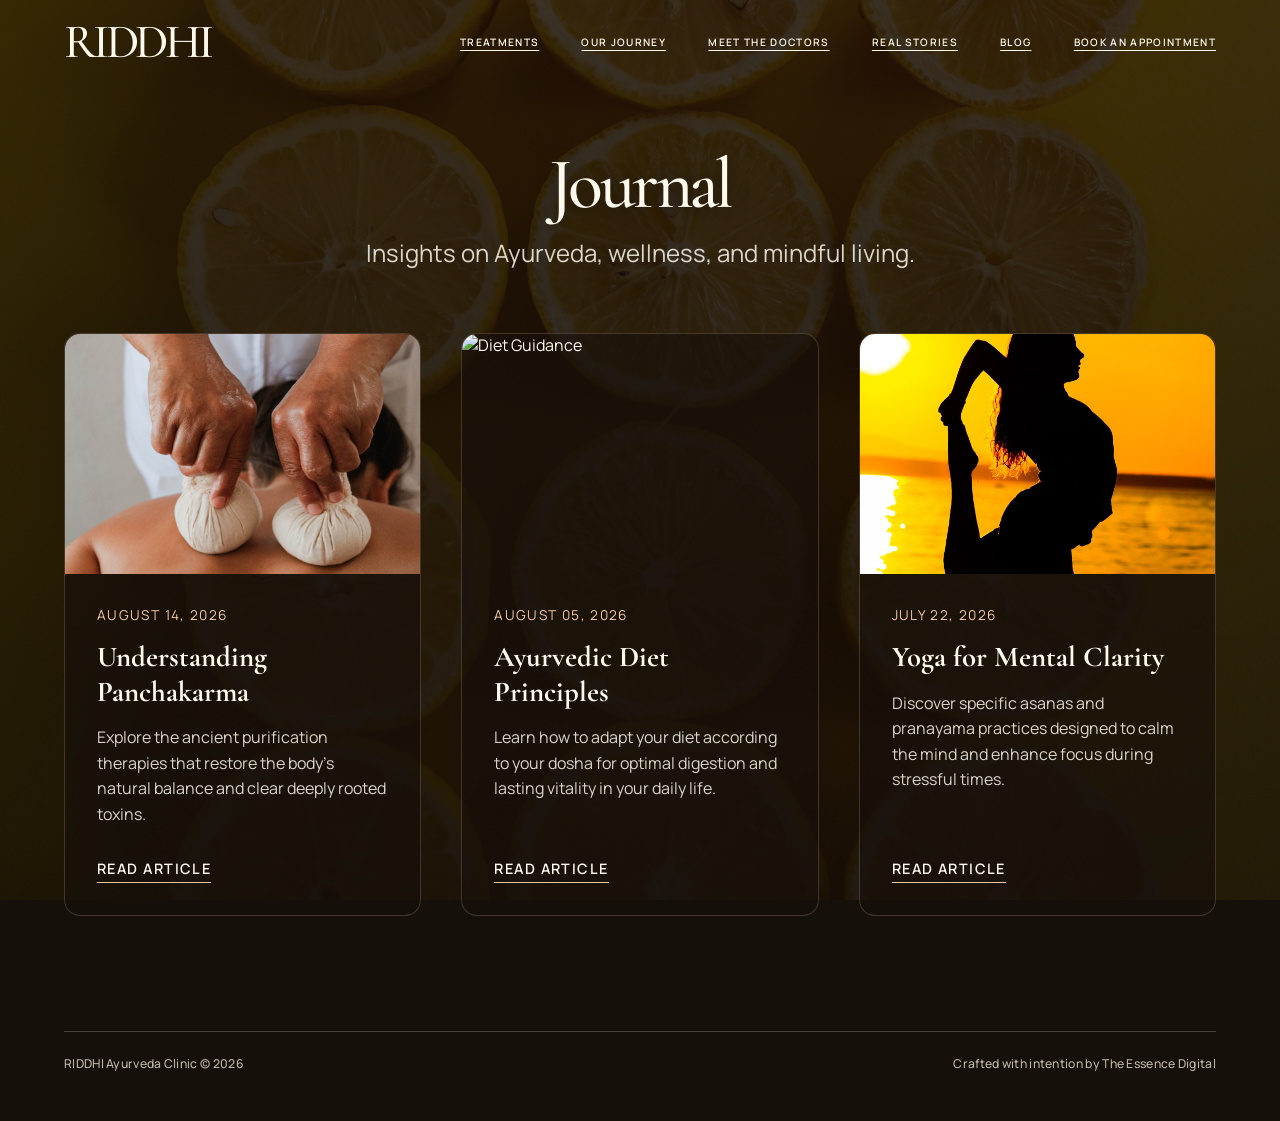
==== blogs.html @ 5204e6f7 "added blogs page" ====
<!doctype html>
<html lang="en">
  <head>
    <meta charset="UTF-8" />
    <meta name="viewport" content="width=device-width, initial-scale=1" />
    <meta name="theme-color" content="#18100d" />
    <meta name="description" content="Riddhi Ayurveda Clinic — Blogs." />
    <link rel="preconnect" href="https://fonts.googleapis.com" />
    <link rel="preconnect" href="https://fonts.gstatic.com" crossorigin />
    <link href="https://fonts.googleapis.com/css2?family=Cormorant+Garamond:ital,wght@0,500;0,600;0,700;1,600;1,700&amp;family=Manrope:wght@400;500;600&amp;display=swap" rel="stylesheet" />
    <link rel="stylesheet" href="styles.css" />
    <title>Blogs - Riddhi Ayurveda Clinic</title>
    <style>
      .blog-page-bg {
        position: fixed;
        inset: 0;
        z-index: -1;
        width: 100vw;
        height: 100vh;
        background: linear-gradient(180deg, rgba(12, 8, 5, 0.8) 0%, rgba(12, 8, 5, 0.9) 100%), url('./assets/images/treatments-background.jpg') center/cover no-repeat;
      }
      .blog-container {
        padding: calc(var(--header-height) + 4rem) var(--page-padding) 0;
        min-height: 100vh;
        display: flex;
        flex-direction: column;
        align-items: center;
      }
      .blog-header {
        text-align: center;
        margin-bottom: 4rem;
      }
      .blog-title {
        font-family: var(--serif);
        font-size: clamp(3rem, 8vw, 4.5rem);
        color: var(--ivory);
        margin: 0 0 1rem;
        line-height: 1;
      }
      .blog-subtitle {
        color: var(--ivory-muted);
        font-size: clamp(1.2rem, 3vw, 1.5rem);
        margin: 0;
      }
      .blog-grid {
        display: grid;
        grid-template-columns: repeat(auto-fill, minmax(300px, 1fr));
        gap: 2.5rem;
        width: 100%;
        max-width: 1200px;
        flex-grow: 1;
      }
      .blog-card {
        background: rgba(22, 16, 11, 0.6);
        border: 1px solid rgba(243, 201, 168, 0.2);
        border-radius: 1rem;
        overflow: hidden;
        transition: transform 0.3s ease, border-color 0.3s ease;
        display: flex;
        flex-direction: column;
      }
      .blog-card:hover {
        transform: translateY(-5px);
        border-color: var(--gold-accent);
      }
      .blog-image {
        width: 100%;
        height: 240px;
        object-fit: cover;
      }
      .blog-content {
        padding: 2rem;
        flex: 1;
        display: flex;
        flex-direction: column;
      }
      .blog-date {
        color: var(--gold-accent);
        font-size: 0.85rem;
        text-transform: uppercase;
        letter-spacing: 0.1em;
        margin-bottom: 1rem;
      }
      .blog-post-title {
        font-family: var(--serif);
        font-size: 1.8rem;
        color: var(--ivory);
        margin: 0 0 1rem;
        line-height: 1.2;
      }
      .blog-excerpt {
        color: var(--ivory-muted);
        font-size: 1rem;
        line-height: 1.6;
        margin: 0 0 2rem;
        flex: 1;
      }
      .blog-read-more {
        color: var(--ivory);
        background: none;
        border: none;
        text-decoration: none;
        font-size: 0.9rem;
        font-weight: 600;
        letter-spacing: 0.1em;
        text-transform: uppercase;
        border-bottom: 1px solid var(--gold-accent);
        padding: 0 0 0.2rem 0;
        align-self: flex-start;
        transition: color 0.3s ease;
        cursor: pointer;
        font-family: var(--sans);
      }
      .blog-read-more:hover {
        color: var(--gold-accent);
      }

      /* Modal Styles */
      .blog-modal {
        position: fixed;
        inset: 0;
        z-index: 2000;
        display: flex;
        align-items: center;
        justify-content: center;
        padding: var(--page-padding);
        background: rgba(12, 8, 5, 0.9);
        backdrop-filter: blur(8px);
        opacity: 0;
        visibility: hidden;
        transition: opacity 0.3s ease, visibility 0.3s ease;
      }
      .blog-modal.is-open {
        opacity: 1;
        visibility: visible;
      }
      .blog-modal-content {
        background: var(--ink);
        border: 1px solid rgba(243, 201, 168, 0.2);
        border-radius: 1rem;
        width: 100%;
        max-width: 800px;
        max-height: 90vh;
        overflow-y: auto;
        position: relative;
        transform: translateY(20px);
        transition: transform 0.4s cubic-bezier(0.2, 0.8, 0.2, 1);
        display: flex;
        flex-direction: column;
        scrollbar-width: none; /* Firefox */
        -ms-overflow-style: none; /* IE and Edge */
      }
      .blog-modal-content::-webkit-scrollbar {
        display: none; /* Chrome, Safari and Opera */
      }
      .blog-modal.is-open .blog-modal-content {
        transform: translateY(0);
      }
      .modal-close {
        position: absolute;
        top: 1.5rem;
        right: 1.5rem;
        background: rgba(22, 16, 11, 0.6);
        border: 1px solid rgba(243, 201, 168, 0.3);
        border-radius: 50%;
        width: 2.5rem;
        height: 2.5rem;
        color: var(--ivory);
        font-size: 1.5rem;
        display: flex;
        align-items: center;
        justify-content: center;
        cursor: pointer;
        z-index: 10;
        transition: background-color 0.2s, color 0.2s;
      }
      .modal-close:hover {
        background: var(--gold-accent);
        color: var(--ink);
      }
      .modal-hero-img {
        width: 100%;
        height: 300px;
        object-fit: cover;
      }
      .modal-body-container {
        padding: 3rem;
      }
      .modal-date {
        color: var(--gold-accent);
        font-size: 0.85rem;
        text-transform: uppercase;
        letter-spacing: 0.1em;
        margin-bottom: 1rem;
        display: block;
      }
      .modal-title {
        font-family: var(--serif);
        font-size: clamp(2rem, 5vw, 3rem);
        color: var(--ivory);
        margin: 0 0 2rem;
        line-height: 1.1;
      }
      .modal-text {
        color: var(--ivory-muted);
        font-size: 1.05rem;
        line-height: 1.8;
      }
      .modal-text p {
        margin-bottom: 1.5rem;
      }
      @media (max-width: 48rem) {
        .modal-body-container {
          padding: 2rem 1.5rem;
        }
        .modal-hero-img {
          height: 200px;
        }
      }
    </style>
  </head>
  <body>
    <div class="blog-page-bg"></div>

    <header class="site-header">
      <div class="brand-lockup">
        <a class="brand-wordmark" href="index.html" aria-label="RIDDHI home">RIDDHI</a>
      </div>

      <nav class="desktop-nav" aria-label="Primary navigation">
        <a href="index.html#treatments">Treatments</a>
        <a href="index.html#journey">Our Journey</a>
        <a href="index.html#doctors">Meet the Doctors</a>
        <a href="index.html#stories">Real Stories</a>
        <a href="blogs.html">Blog</a>
        <a href="https://wa.me/918793219610" target="_blank" rel="noopener noreferrer">Book an Appointment</a>
      </nav>

      <button class="menu-button" type="button" aria-controls="mobile-menu" aria-expanded="false" aria-label="Open navigation menu">
        <span class="sr-only">Open menu</span>
        <span aria-hidden="true"></span>
        <span aria-hidden="true"></span>
      </button>
    </header>

    <main class="blog-container">
      <div class="blog-header">
        <h1 class="blog-title">Journal</h1>
        <p class="blog-subtitle">Insights on Ayurveda, wellness, and mindful living.</p>
      </div>

      <div class="blog-grid">
        <!-- Article 1 -->
        <article class="blog-card">
          <img src="./assets/images/panchakarma.png" alt="Panchakarma" class="blog-image" loading="lazy" />
          <div class="blog-content">
            <div class="blog-date">August 14, 2026</div>
            <h2 class="blog-post-title">Understanding Panchakarma</h2>
            <p class="blog-excerpt">Explore the ancient purification therapies that restore the body's natural balance and clear deeply rooted toxins.</p>
            
            <div class="blog-full-text" hidden>
              <p>Panchakarma is the ultimate mind-body healing experience for detoxifying the body, strengthening the immune system, and restoring balance and well-being. It is one the most effective healing modalities in Ayurvedic Medicine.</p>
              <p>The process is intensive and deeply restorative. It involves five major actions (Pancha = five, Karma = action) that help clear out toxins (Ama) that have accumulated in the body due to poor diet, stress, and environmental factors.</p>
              <p>Whether you're looking to address a chronic health issue or simply want to hit the reset button on your overall wellness, Panchakarma provides a profound foundation for lasting health.</p>
            </div>
            
            <button class="blog-read-more" type="button">Read Article</button>
          </div>
        </article>

        <!-- Article 2 -->
        <article class="blog-card">
          <img src="./assets/images/diet-guidance.png" alt="Diet Guidance" class="blog-image" loading="lazy" />
          <div class="blog-content">
            <div class="blog-date">August 05, 2026</div>
            <h2 class="blog-post-title">Ayurvedic Diet Principles</h2>
            <p class="blog-excerpt">Learn how to adapt your diet according to your dosha for optimal digestion and lasting vitality in your daily life.</p>
            
            <div class="blog-full-text" hidden>
              <p>In Ayurveda, food is considered medicine. The principles of an Ayurvedic diet are based on the concept that we are all unique, and what works for one person may not work for another. This is determined by your unique constitution, or Dosha (Vata, Pitta, Kapha).</p>
              <p>Eating according to your Dosha helps maintain a strong digestive fire (Agni). When Agni is strong, we extract maximum nourishment from our food and eliminate waste efficiently.</p>
              <p>Some universal Ayurvedic eating habits include: eating in a calm environment, favoring warm and cooked foods over raw foods, including all six tastes in your main meal, and allowing enough time between meals for complete digestion.</p>
            </div>

            <button class="blog-read-more" type="button">Read Article</button>
          </div>
        </article>
        
        <!-- Article 3 -->
        <article class="blog-card">
          <img src="./assets/images/yoga-care.png" alt="Yoga Care" class="blog-image" loading="lazy" />
          <div class="blog-content">
            <div class="blog-date">July 22, 2026</div>
            <h2 class="blog-post-title">Yoga for Mental Clarity</h2>
            <p class="blog-excerpt">Discover specific asanas and pranayama practices designed to calm the mind and enhance focus during stressful times.</p>
            
            <div class="blog-full-text" hidden>
              <p>The fast-paced modern lifestyle often leads to mental fatigue, brain fog, and chronic stress. Yoga offers a powerful toolkit for settling the mind and restoring clarity.</p>
              <p>Forward folds and grounding postures help calm the nervous system and draw energy inward. When combined with mindful breathing, these physical shapes signal to the brain that it's safe to relax.</p>
              <p>Pranayama (breath control) practices like Nadi Shodhana (Alternate Nostril Breathing) balance the left and right hemispheres of the brain, instantly promoting a state of calm alertness. Just ten minutes of dedicated practice can shift your entire day's trajectory.</p>
              <!-- <p>In Ayurveda, food is considered medicine. The principles of an Ayurvedic diet are based on the concept that we are all unique, and what works for one person may not work for another. This is determined by your unique constitution, or Dosha (Vata, Pitta, Kapha).</p>
              <p>Eating according to your Dosha helps maintain a strong digestive fire (Agni). When Agni is strong, we extract maximum nourishment from our food and eliminate waste efficiently.</p>
              <p>Some universal Ayurvedic eating habits include: eating in a calm environment, favoring warm and cooked foods over raw foods, including all six tastes in your main meal, and allowing enough time between meals for complete digestion.</p> -->
            </div>

            <button class="blog-read-more" type="button">Read Article</button>
          </div>
        </article>
      </div>

      <footer class="site-footer">
        <p>RIDDHI Ayurveda Clinic &copy; 2026</p>
        <p>Crafted with intention by The Essence Digital</p>
      </footer>
    </main>

    <!-- Modal Template -->
    <div id="blog-modal" class="blog-modal" aria-modal="true" role="dialog">
      <div class="blog-modal-content">
        <button class="modal-close" aria-label="Close modal">&times;</button>
        <img id="modal-img" src="" alt="Article feature" class="modal-hero-img" />
        <div class="modal-body-container">
          <span id="modal-date" class="modal-date"></span>
          <h2 id="modal-title" class="modal-title"></h2>
          <div id="modal-text" class="modal-text"></div>
        </div>
      </div>
    </div>

    <nav id="mobile-menu" class="mobile-menu" aria-label="Mobile navigation" hidden>
      <div class="mobile-menu__top">
        <span class="brand-wordmark brand-wordmark--menu" aria-label="RIDDHI">RIDDHI</span>
        <button class="menu-close" type="button" aria-label="Close navigation menu">
          <span aria-hidden="true"></span>
          <span aria-hidden="true"></span>
        </button>
      </div>
      <div class="mobile-menu__links">
        <a href="index.html#treatments">Treatments</a>
        <a href="index.html#journey">Our Journey</a>
        <a href="index.html#doctors">Meet the Doctors</a>
        <a href="index.html#stories">Real Stories</a>
        <a href="blogs.html">Blog</a>
        <a class="mobile-menu__primary" href="https://wa.me/918793219610" target="_blank" rel="noopener noreferrer">Book an Appointment</a>
      </div>
    </nav>
    
    <script>
      // Blog Modal Logic
      const modal = document.getElementById('blog-modal');
      const closeBtn = document.querySelector('.modal-close');
      const readMoreBtns = document.querySelectorAll('.blog-read-more');

      readMoreBtns.forEach(btn => {
        btn.addEventListener('click', () => {
          const card = btn.closest('.blog-card');
          const title = card.querySelector('.blog-post-title').textContent;
          const date = card.querySelector('.blog-date').textContent;
          const fullTextHTML = card.querySelector('.blog-full-text').innerHTML;
          const imgSrc = card.querySelector('.blog-image').src;
          const imgAlt = card.querySelector('.blog-image').alt;

          // Populate modal
          document.getElementById('modal-title').textContent = title;
          document.getElementById('modal-date').textContent = date;
          document.getElementById('modal-text').innerHTML = fullTextHTML;
          document.getElementById('modal-img').src = imgSrc;
          document.getElementById('modal-img').alt = imgAlt;

          // Show modal
          modal.classList.add('is-open');
          document.body.style.overflow = 'hidden';
        });
      });

      const closeModal = () => {
        modal.classList.remove('is-open');
        document.body.style.overflow = '';
      };

      closeBtn.addEventListener('click', closeModal);

      modal.addEventListener('click', (e) => {
        if (e.target === modal) {
          closeModal();
        }
      });

      document.addEventListener('keydown', (e) => {
        if (e.key === 'Escape' && modal.classList.contains('is-open')) {
          closeModal();
        }
      });
    </script>
    <script src="script.js" defer></script>
  </body>
</html>
---- styles.css ----
:root {
  --ivory: #fff9ee;
  --ivory-muted: rgba(255, 249, 238, 0.84);
  --gold-accent: #f3c9a8;
  --gold-glow: #e6b382;
  --ink: #16100b;
  --sans: "Manrope", "Helvetica Neue", Helvetica, Arial, sans-serif;
  --serif: "Cormorant Garamond", "Iowan Old Style", "Baskerville", "Times New Roman", serif;
  --page-padding: clamp(1.5rem, 5vw, 5.5rem);
  --header-height: 5.25rem;
}

* { box-sizing: border-box; }

html { background: var(--ink); scroll-behavior: smooth; }

body {
  margin: 0;
  min-width: 20rem;
  background: transparent;
  color: var(--ivory);
  font-family: var(--sans);
  overscroll-behavior-y: none;
}

a { color: inherit; }

section[id] {
  scroll-margin-top: 0;
  scroll-snap-align: start;
}

.sr-only {
  position: absolute;
  width: 1px;
  height: 1px;
  padding: 0;
  margin: -1px;
  overflow: hidden;
  clip: rect(0, 0, 0, 0);
  white-space: nowrap;
  border: 0;
}

/* Fixed Cinematic Background System */
.fixed-bg-container {
  position: fixed;
  inset: 0;
  z-index: -1;
  width: 100vw;
  height: 100vh;
  height: 100svh;
  height: 100dvh;
  height: 100lvh;
  overflow: hidden;
  pointer-events: none;
  background-color: var(--ink);
}

.fixed-bg-slide {
  position: absolute;
  inset: 0;
  width: 100%;
  height: 100%;
  opacity: 0;
  visibility: hidden;
  will-change: opacity;
  transition: opacity 800ms cubic-bezier(0.4, 0, 0.2, 1), visibility 0s linear 800ms;
}

.fixed-bg-slide.is-active {
  opacity: 1;
  visibility: visible;
  transition: opacity 800ms cubic-bezier(0.4, 0, 0.2, 1), visibility 0s linear 0s;
}

.fixed-bg-slide::after {
  position: absolute;
  inset: 0;
  z-index: 1;
  pointer-events: none;
  content: "";
  background: linear-gradient(
    180deg,
    rgba(12, 8, 5, 0.58) 0%,
    rgba(12, 8, 5, 0.46) 50%,
    rgba(12, 8, 5, 0.65) 100%
  );
}

.fixed-bg-slide .bg-img {
  position: absolute;
  top: -5%;
  left: 0;
  width: 100%;
  height: 110%;
  object-fit: cover;
  object-position: center;
  will-change: transform;
  transform: translate3d(0, 0, 0);
}

.fixed-bg-slide .hero-bg {
  object-position: 52% center;
  filter: brightness(1.05) contrast(1.06) saturate(0.9) sepia(0.055) hue-rotate(-2deg);
}

.fixed-bg-slide .philosophy-bg {
  object-position: 44% 40%;
  filter: brightness(1.01) contrast(0.94) saturate(0.56) sepia(0.035) hue-rotate(-2deg);
}

.fixed-bg-slide .treatments-bg {
  object-position: center 65%;
  filter: brightness(0.98) contrast(1.02);
}

.fixed-bg-slide .journey-bg {
  object-position: center 47%;
  filter: brightness(0.86) contrast(1.03) saturate(0.86) sepia(0.075);
}

.fixed-bg-slide .contact-bg {
  object-position: center 48%;
  filter: blur(8px) brightness(0.52) contrast(1.1) saturate(0.85);
  transform: scale(1.05);
}



.hero {
  isolation: isolate;
  position: relative;
  display: flex;
  min-height: 100vh;
  min-height: 100svh;
  min-height: 100dvh;
  min-height: 100lvh;
  overflow: hidden;
  background: transparent;
}



.hero::after {
  display: none;
}

.site-header {
  position: absolute;
  z-index: 2;
  top: 0;
  left: 0;
  display: flex;
  align-items: center;
  justify-content: space-between;
  width: 100%;
  min-height: var(--header-height);
  padding: 0 var(--page-padding);
}

.brand-lockup {
  display: flex;
  align-items: center;
  gap: clamp(0.75rem, 2.2vw, 1.5rem);
  min-width: 0;
}

.brand-wordmark {
  display: block;
  color: var(--ivory);
  font-family: var(--serif);
  font-size: clamp(2rem, 8.2vw, 2.65rem);
  font-weight: 500;
  letter-spacing: -0.075em;
  line-height: 0.86;
  text-decoration: none;
  text-rendering: optimizeLegibility;
}

.brand-wordmark--menu { font-size: clamp(2rem, 8vw, 2.5rem); }

.desktop-nav { display: none; }

.menu-button {
  display: grid;
  place-content: center;
  gap: 0.43rem;
  width: 2.75rem;
  height: 2.75rem;
  padding: 0;
  color: var(--ivory);
  border: 0;
  background: transparent;
  cursor: pointer;
}

.menu-button span:not(.sr-only) {
  display: block;
  width: 1.75rem;
  height: 1.5px;
  background: currentColor;
  transition: transform 180ms ease;
}

.menu-button[aria-expanded="true"] span:nth-child(2) { transform: translateY(0.23rem) rotate(45deg); }
.menu-button[aria-expanded="true"] span:nth-child(3) { transform: translateY(-0.23rem) rotate(-45deg); }

.mobile-menu {
  position: fixed;
  z-index: 1000;
  inset: 0;
  display: flex;
  width: 100%;
  flex-direction: column;
  min-height: 100vh;
  min-height: 100svh;
  min-height: 100dvh;
  min-height: 100lvh;
  padding: max(0.75rem, env(safe-area-inset-top)) var(--page-padding) max(2.1rem, env(safe-area-inset-bottom));
  color: var(--ivory);
  background: #0e180f;
  opacity: 0;
  transform: translateX(100%);
  visibility: hidden;
  transition: transform 480ms cubic-bezier(.22, .8, .22, 1), opacity 420ms ease, visibility 0s linear 480ms;
}

.mobile-menu[hidden] { display: none; }

.mobile-menu.is-open {
  opacity: 1;
  transform: translateX(0);
  visibility: visible;
  transition: transform 480ms cubic-bezier(.22, .8, .22, 1), opacity 420ms ease;
}

.mobile-menu__top {
  display: flex;
  align-items: center;
  justify-content: space-between;
  min-height: var(--header-height);
}

.mobile-menu__links {
  display: grid;
  gap: clamp(1.45rem, 4vh, 2.4rem);
  align-content: center;
  flex: 1;
  padding: 2.5rem 0 5rem;
}

.mobile-menu__links a {
  display: inline-flex;
  align-items: center;
  width: fit-content;
  min-height: 2.75rem;
  padding: 0.45rem 0;
  font-size: clamp(1.4rem, 7vw, 1.9rem);
  font-weight: 400;
  letter-spacing: -0.035em;
  line-height: 1.1;
  text-decoration: none;
  text-transform: uppercase;
}

.mobile-menu__primary {
  display: inline-flex;
  align-items: center;
  gap: 0.8rem;
  margin-top: 0.75rem;
  padding-bottom: 0.6rem !important;
  border-bottom: 1px solid currentColor;
  font-family: var(--serif);
  font-size: clamp(1.55rem, 7.7vw, 2.05rem) !important;
  font-style: italic;
  text-transform: none !important;
}

.menu-close {
  position: relative;
  width: 2.75rem;
  height: 2.75rem;
  padding: 0;
  color: var(--ivory);
  border: 0;
  background: transparent;
  cursor: pointer;
}

.menu-close span {
  position: absolute;
  top: 50%;
  left: 50%;
  width: 1.7rem;
  height: 1px;
  background: currentColor;
}

.menu-close span:first-child { transform: translate(-50%, -50%) rotate(45deg); }
.menu-close span:last-child { transform: translate(-50%, -50%) rotate(-45deg); }

body.menu-is-open {
  overflow: hidden;
  overscroll-behavior: none;
}

html:has(body.menu-is-open) {
  overflow: hidden;
  overscroll-behavior: none;
}

.mobile-menu a,
.desktop-nav a,
.text-action {
  text-underline-offset: 0.35em;
}

.hero__content {
  position: relative;
  z-index: 2;
  align-self: flex-end;
  width: min(100%, 58rem);
  padding: 0 var(--page-padding) max(18vh, env(safe-area-inset-bottom));
}

.eyebrow {
  margin: 0 0 1rem;
  color: var(--gold-accent);
  font-size: 1rem;
  font-weight: 600;
  letter-spacing: 0.18em;
  line-height: 1.25;
  text-transform: uppercase;
  text-shadow: 0 2px 8px rgba(0, 0, 0, 0.4);
}

h1 {
  margin: 0;
  color: var(--ivory);
  font-family: var(--serif);
  font-size: clamp(5rem, 18.2vw, 7.7rem);
  font-weight: 500;
  letter-spacing: -0.05em;
  line-height: 0.94;
  text-shadow: 0 4px 20px rgba(0, 0, 0, 0.4);
}

.hero__statement {
  margin: 1.75rem 0 0;
  color: var(--ivory-muted);
  font-size: clamp(1.54rem, 5.88vw, 1.89rem);
  font-weight: 400;
  letter-spacing: -0.015em;
  line-height: 1.48;
  text-shadow: 0 2px 10px rgba(0, 0, 0, 0.35);
}

.hero__actions {
  display: flex;
  flex-wrap: wrap;
  align-items: center;
  gap: 1.2rem 1.45rem;
  margin-top: 2.25rem;
}

.primary-action {
  display: inline-flex;
  align-items: center;
  justify-content: center;
  gap: 0.9rem;
  min-width: 13rem;
  min-height: 3.5rem;
  padding: 0.9rem 1.75rem;
  color: var(--ivory);
  border: 1px solid rgba(243, 201, 168, 0.45);
  border-radius: 9999px;
  background: rgba(22, 16, 11, 0.45);
  backdrop-filter: blur(12px);
  -webkit-backdrop-filter: blur(12px);
  font-size: 0.7rem;
  font-weight: 600;
  letter-spacing: 0.16em;
  text-align: center;
  text-decoration: none;
  text-transform: uppercase;
  box-shadow: 0 4px 18px rgba(0, 0, 0, 0.25);
  transition: transform 250ms ease, background-color 250ms ease, border-color 250ms ease, color 250ms ease, box-shadow 250ms ease;
}

.primary-action:hover,
.primary-action:focus-visible {
  transform: translateY(-2px);
  color: var(--ink);
  border-color: var(--gold-accent);
  background: var(--gold-accent);
  box-shadow: 0 8px 24px rgba(243, 201, 168, 0.3);
}

.primary-action span { font-size: 1rem; line-height: 0; }
.text-action { font-size: 0.68rem; font-weight: 600; letter-spacing: 0.14em; text-transform: uppercase; }

.section-back-top {
  display: inline-flex;
  align-items: center;
  gap: 0.5rem;
  min-height: 2.75rem;
  padding: 0.5rem 1.1rem;
  border: 1px solid rgba(255, 248, 233, 0.2);
  border-radius: 9999px;
  background: rgba(22, 16, 11, 0.35);
  backdrop-filter: blur(8px);
  font: 600 0.66rem/1 var(--sans);
  letter-spacing: 0.16em;
  text-decoration: none;
  text-transform: uppercase;
  transition: transform 200ms ease, border-color 200ms ease, background-color 200ms ease;
}

.section-back-top span { font-size: 1rem; line-height: 0; }
.section-back-top:hover,
.section-back-top:focus-visible {
  transform: translateY(-2px);
  border-color: var(--gold-accent);
  background: rgba(22, 16, 11, 0.65);
}
.section-back-top--ink { color: var(--ivory); }
.section-back-top--light { color: var(--ivory); }

.primary-action:hover,
.primary-action:focus-visible {
  color: var(--ink);
  background: var(--ivory);
}

:focus-visible { outline: 2px solid var(--ivory); outline-offset: 4px; }

.philosophy-section {
  position: relative;
  isolation: isolate;
  display: flex;
  flex-direction: column;
  justify-content: flex-end;
  min-height: 100vh;
  min-height: 100svh;
  min-height: 100dvh;
  min-height: 100lvh;
  overflow: hidden;
  padding: 0 var(--page-padding) max(18vh, env(safe-area-inset-bottom));
  color: var(--ivory);
  background: transparent;
}

.philosophy-inner {
  position: relative;
  z-index: 1;
  width: min(100%, 76rem);
  margin: 0 auto;
}

.philosophy-heading-group { max-width: 34rem; }

.philosophy-eyebrow {
  margin: 0 0 clamp(1rem, 4vw, 1.4rem);
  color: var(--gold-accent);
  font-size: 0.72rem;
  font-weight: 600;
  letter-spacing: 0.18em;
  line-height: 1.25;
  text-transform: uppercase;
  text-shadow: 0 1px 8px rgba(0, 0, 0, 0.9);
}

.philosophy-title {
  margin: 0;
  color: var(--ivory);
  font-family: var(--serif);
  font-size: clamp(3.2rem, 12vw, 4.85rem);
  font-weight: 400;
  letter-spacing: -0.05em;
  line-height: 0.96;
  text-shadow: 0 3px 18px rgba(0, 0, 0, 0.85);
}

.philosophy-body {
  max-width: 36rem;
  margin-top: clamp(2rem, 5vw, 3.5rem);
  padding-top: 0;
}

.philosophy-body p {
  margin: 0;
  color: var(--ivory);
}

.philosophy-support {
  max-width: 31rem;
  font-family: var(--serif);
  font-size: clamp(1.6rem, 6vw, 2.15rem);
  font-weight: 500;
  letter-spacing: -0.025em;
  line-height: 1.28;
  text-shadow: 0 2px 14px rgba(0, 0, 0, 0.85);
}

.philosophy-body .philosophy-closing {
  max-width: 33rem;
  margin-top: clamp(1.5rem, 5vw, 2.25rem);
  color: var(--ivory-muted);
  font-family: var(--sans);
  font-size: clamp(1.02rem, 3.5vw, 1.2rem);
  font-weight: 400;
  letter-spacing: -0.012em;
  line-height: 1.62;
  text-shadow: 0 2px 10px rgba(0, 0, 0, 0.8);
}

.philosophy-actions {
  display: flex;
  flex-wrap: wrap;
  margin-top: clamp(2rem, 6vw, 2.75rem);
}

.philosophy-action {
  color: var(--ivory);
  border-color: var(--gold-accent);
  background: rgba(22, 16, 11, 0.55);
  backdrop-filter: blur(8px);
}

.philosophy-action:hover,
.philosophy-action:focus-visible {
  color: var(--ink);
  background: var(--gold-accent);
}

.philosophy-body .section-back-top { margin-top: clamp(2rem, 8vw, 2.75rem); }

@media (max-width: 47.9375rem) {
  :root {
    --page-padding: clamp(1.25rem, 4.5vw, 1.65rem);
    --header-height: 4.5rem;
  }

  .hero__content {
    padding-bottom: max(13vh, env(safe-area-inset-bottom));
  }

  .eyebrow {
    margin-bottom: 0.5rem;
    font-size: 0.95rem;
    letter-spacing: 0.16em;
  }

  h1 {
    font-size: clamp(3.36rem, 11.9vw, 4.48rem);
    line-height: 1.02;
  }

  .hero__statement {
    max-width: 28rem;
    margin-top: 1.1rem;
    font-size: clamp(1.4rem, 5.32vw, 1.61rem);
    line-height: 1.45;
  }

  .hero__actions {
    margin-top: 1.75rem;
  }

  .primary-action {
    min-width: 11.5rem;
    min-height: 3.15rem;
    padding: 0.75rem 1.35rem;
    font-size: 0.66rem;
  }

  .contact-section {
    padding-top: 40vh;
    padding-bottom: 3.5rem;
  }

  .philosophy-title,
  .care-section__title,
  .journey-title,
  .doctors-title,
  .contact-title {
    font-size: clamp(2.5rem, 7.5vw, 2.85rem) !important;
    line-height: 1.02 !important;
  }

  .philosophy-body {
    margin-top: 1.5rem;
  }

  .philosophy-support {
    font-size: clamp(1.3rem, 4.8vw, 1.6rem);
    line-height: 1.35;
  }

  .philosophy-body .philosophy-closing {
    margin-top: 1.5rem;
    font-size: 0.98rem;
    line-height: 1.55;
  }

  .doctor-card {
    border-radius: 1.15rem;
  }

  .doctor-photo {
    height: clamp(13rem, 42vw, 16rem);
  }

  .doctor-description {
    padding: 1.35rem 1.25rem 1.5rem;
  }

  .doctor-name {
    font-size: clamp(1.75rem, 6vw, 2.25rem);
  }

  .doctor-role {
    margin-top: 0.5rem;
    font-size: 0.72rem;
  }

  .doctor-credentials {
    font-size: 0.85rem;
  }

  .doctor-bio {
    margin-top: 1rem;
    font-size: 0.94rem;
    line-height: 1.55;
  }

  .doctor-availability {
    margin-top: 1.35rem;
    padding: 0.85rem 1.1rem;
    font-size: 0.86rem;
  }
}

@media (max-width: 20rem) {
  .hero__image { object-position: 50% center; }
  .philosophy__image { object-position: 42% 36%; }
}

@media (min-width: 20.0625rem) and (max-width: 22.5rem) {
  .hero__image { object-position: 52% center; }
  .philosophy__image { object-position: 43% 38%; }
}

@media (min-width: 22.5625rem) and (max-width: 23.4375rem) {
  .hero__image { object-position: 53% center; }
  .philosophy__image { object-position: 44% 39%; }
}

@media (min-width: 23.5rem) and (max-width: 24.375rem) {
  .hero__image { object-position: 54% center; }
  .philosophy__image { object-position: 45% 40%; }
}

@media (min-width: 24.4375rem) and (max-width: 25.875rem) {
  .hero__image { object-position: 55% center; }
  .philosophy__image { object-position: 46% 41%; }
}

@media (max-width: 359px) {
  .brand-lockup { gap: 0.55rem; }
  .brand-wordmark { font-size: 1.82rem; }
  .hero__content { padding-bottom: max(16vh, env(safe-area-inset-bottom)); }
  .eyebrow { margin-bottom: 0.7rem; }
  h1 { font-size: clamp(4.2rem, 19.6vw, 4.9rem); }
  .hero__statement { margin-top: 1.35rem; font-size: 1.4rem; }
  .hero__actions { margin-top: 1.5rem; gap: 0.75rem; }
  .primary-action { width: 100%; min-height: 3.25rem; }
}

@media (min-width: 48rem) {
  .hero__image { object-position: center center; }
  .site-header { min-height: 5.3rem; }
  .brand-wordmark { font-size: 3rem; }
  .menu-button, .mobile-menu { display: none; }
  .desktop-nav {
    display: flex;
    align-items: center;
    gap: clamp(1.5rem, 3.3vw, 3.5rem);
    font-size: 0.64rem;
    font-weight: 600;
    letter-spacing: 0.13em;
    text-transform: uppercase;
  }
  .hero__content {
    padding-bottom: clamp(5.5rem, 18vh, 10.5rem);
  }
  h1 { font-size: clamp(6.7rem, 11.5vw, 11.9rem); }
  .hero__statement { max-width: 32rem; font-size: clamp(1.61rem, 2.24vw, 2.03rem); }
  .philosophy-section {
    margin-top: 0;
    padding-top: 5.3rem;
    padding-bottom: clamp(5.5rem, 18vh, 10.5rem);
  }

  .philosophy-inner {
    display: flex;
    flex-direction: column;
    align-items: flex-start;
    width: min(100%, 74rem);
  }
  .philosophy-heading-group { max-width: 42rem; }
  .philosophy-body {
    max-width: 36rem;
    margin-top: clamp(2.5rem, 5vw, 3.75rem);
    padding-top: 0;
  }
  .philosophy-title { font-size: clamp(3.4rem, 6.2vw, 6.25rem); }
  .philosophy-support { font-size: clamp(1.7rem, 2.3vw, 2rem); }
  .philosophy-closing { font-size: clamp(1.125rem, 1.4vw, 1.3rem); }
}

@media (min-width: 64rem) {
  .hero__image { object-position: 58% center; }
  .hero__content { width: min(100%, 58rem); }
}

.care-section {
  position: relative;
  isolation: isolate;
  display: flex;
  flex-direction: column;
  justify-content: center;
  min-height: 100vh;
  min-height: 100svh;
  min-height: 100dvh;
  min-height: 100lvh;
  overflow: hidden;
  padding: clamp(3.5rem, 6vh, 5.5rem) 0;
  color: var(--ivory);
}

.care-section::before {
  display: none;
}

.care-section__header {
  display: flex;
  align-items: center;
  justify-content: space-between;
  gap: 1.5rem;
  margin: 0 auto clamp(2rem, 5vw, 3.25rem);
  padding: 0 var(--page-padding);
}

.care-section__title {
  margin: 0;
  color: var(--ivory);
  font-family: var(--serif);
  font-size: clamp(2.75rem, 12.8vw, 3.625rem);
  font-style: italic;
  font-weight: 700;
  letter-spacing: -0.055em;
  line-height: 0.96;
  text-shadow: 0 3px 18px rgba(0, 0, 0, 0.85);
}

.care-controls {
  display: none;
  gap: 0.55rem;
}

.care-control {
  display: grid;
  width: 2.45rem;
  height: 2.45rem;
  padding: 0;
  color: #263420;
  border: 1px solid rgb(38 52 32 / 0.36);
  border-radius: 50%;
  place-items: center;
  background: rgb(255 252 242 / 0.32);
  font: 500 1rem/1 var(--sans);
  cursor: pointer;
  transition: color 220ms ease-out, background-color 220ms ease-out, border-color 220ms ease-out, opacity 220ms ease-out;
}

.care-control:hover,
.care-control:focus-visible {
  color: #fffaf0;
  border-color: #263420;
  background: #263420;
}

.care-control:disabled {
  opacity: 0.3;
  cursor: default;
}

.care-control:disabled:hover,
.care-control:disabled:focus-visible {
  color: #263420;
  border-color: rgb(38 52 32 / 0.36);
  background: rgb(255 252 242 / 0.32);
}

.care-carousel { outline: none; }

.care-track {
  display: grid;
  grid-template-columns: 1fr;
  gap: clamp(1.25rem, 3.5vw, 2.25rem);
  width: min(100%, 54rem);
  margin: 0 auto;
  padding: 0 var(--page-padding);
  overflow: visible;
}

.care-card {
  position: relative;
  display: flex;
  flex-direction: column;
  height: clamp(16.5rem, 30vw, 20.5rem);
  overflow: hidden;
  border: 1px solid rgb(255 248 233 / 0.22);
  border-radius: 1.35rem;
  background: #140e0a;
  box-shadow: 0 1rem 2.5rem rgb(0 0 0 / 0.28);
  transition: transform 320ms cubic-bezier(0.4, 0, 0.2, 1), box-shadow 320ms cubic-bezier(0.4, 0, 0.2, 1), border-color 320ms ease;
}

.care-card:hover {
  transform: translateY(-5px);
  border-color: rgb(255 248 233 / 0.45);
  box-shadow: 0 1.5rem 3.25rem rgb(0 0 0 / 0.42);
}

.care-card__media {
  position: absolute;
  inset: 0;
  z-index: 1;
  width: 100%;
  height: 100%;
  overflow: hidden;
  background: #b59d89;
}

.care-card__media img {
  display: block;
  width: 100%;
  height: 100%;
  object-fit: cover;
  object-position: center;
  transition: transform 500ms ease;
}

.care-card:hover .care-card__media img {
  transform: scale(1.05);
}

.care-card:nth-child(3) .care-card__media img { object-position: 50% 40%; }
.care-card:nth-child(5) .care-card__media img { object-position: 50% 76%; }
.care-card:nth-child(6) .care-card__media img { object-position: 47% 58%; }
.care-card:nth-child(7) .care-card__media img { object-position: 49% 53%; }
.care-card:nth-child(8) .care-card__media img { object-position: 50% 43%; }

.care-card__body {
  position: relative;
  z-index: 2;
  display: flex;
  flex-direction: column;
  justify-content: flex-end;
  height: 100%;
  padding: clamp(1.25rem, 3.5vw, 1.85rem);
  background: linear-gradient(to top, rgb(10 6 4 / 0.94) 0%, rgb(10 6 4 / 0.6) 55%, rgb(10 6 4 / 0) 100%);
}

.care-card__body h3 {
  margin: 0;
  color: var(--ivory);
  font-family: var(--serif);
  font-size: clamp(1.45rem, 4vw, 2.1rem);
  font-weight: 500;
  letter-spacing: -0.04em;
  line-height: 0.95;
  text-shadow: 0 2px 10px rgb(0 0 0 / 0.5);
}

.care-card__body p {
  max-width: 28rem;
  margin: 0.5rem 0 0;
  color: var(--ivory-muted);
  font-family: var(--sans);
  font-size: clamp(0.86rem, 1.8vw, 0.98rem);
  font-weight: 400;
  letter-spacing: 0.005em;
  line-height: 1.48;
  text-shadow: 0 2px 8px rgb(0 0 0 / 0.5);
}

@media (min-width: 48rem) {
  .care-section {
    margin-top: 0;
    padding-block: clamp(4rem, 8vh, 6rem);
  }

  .care-section__header,
  .care-carousel {
    width: min(100%, 74rem);
    margin-right: auto;
    margin-left: auto;
  }

  .care-track {
    grid-template-columns: repeat(2, minmax(0, 1fr));
    width: min(100%, 74rem);
    gap: clamp(1.5rem, 3.5vw, 2.5rem);
  }

  .care-card {
    height: clamp(18rem, 26vw, 22rem);
  }

  .care-section__header { margin-bottom: clamp(2.5rem, 4vw, 3.5rem); }

  .care-section__title {
    font-size: clamp(3.625rem, 5vw, 5.25rem);
    line-height: 0.92;
  }
}

.care-section__back-top {
  width: min(100%, 76rem);
  margin: clamp(2.5rem, 8vw, 4rem) auto 0;
  padding: 0 9vw;
}

.journey-section {
  position: relative;
  isolation: isolate;
  display: flex;
  flex-direction: column;
  justify-content: flex-end;
  min-height: 100vh;
  min-height: 100svh;
  min-height: 100dvh;
  min-height: 100lvh;
  overflow: hidden;
  padding: 0 var(--page-padding) max(18vh, env(safe-area-inset-bottom));
  color: var(--ivory);
  background: transparent;
}

.journey-section::before,
.journey-section::after {
  display: none;
}

.journey-inner {
  position: relative;
  z-index: 1;
  width: min(100%, 76rem);
  margin: 0 auto;
}

.journey-content {
  max-width: 36rem;
}

.journey-title {
  margin: 0;
  color: var(--ivory);
  font-family: var(--serif);
  font-size: clamp(3.1rem, 13vw, 4.8rem);
  font-weight: 400;
  letter-spacing: -0.06em;
  line-height: 0.94;
  text-shadow: 0 3px 18px rgba(0, 0, 0, 0.85);
}

.journey-title span {
  display: block;
  margin-top: 0.16em;
  color: var(--gold-accent);
  font-size: 0.78em;
  font-style: italic;
  font-weight: 500;
  letter-spacing: -0.055em;
  text-shadow: 0 2px 14px rgba(0, 0, 0, 0.8);
}

.journey-story {
  max-width: 32rem;
  margin-top: clamp(1.75rem, 6vw, 2.5rem);
  color: var(--ivory-muted);
  font-family: var(--sans);
  font-size: clamp(1.04rem, 4vw, 1.22rem);
  font-weight: 400;
  letter-spacing: -0.012em;
  line-height: 1.65;
  text-shadow: 0 2px 12px rgba(0, 0, 0, 0.8);
}

.journey-story p { margin: 0; }

.journey-story p + p { margin-top: clamp(1.2rem, 4vw, 1.6rem); }

.journey-actions {
  display: flex;
  flex-wrap: wrap;
  margin-top: clamp(2rem, 6vw, 2.75rem);
}

.journey-action {
  width: auto;
  color: var(--ivory);
  border-color: var(--gold-accent);
  background: rgba(22, 16, 11, 0.55);
  backdrop-filter: blur(8px);
}

.journey-action:hover,
.journey-action:focus-visible {
  color: var(--ink);
  background: var(--gold-accent);
}

.journey-content .section-back-top { margin-top: clamp(2rem, 8vw, 2.75rem); }

.doctors-section {
  position: relative;
  isolation: isolate;
  display: flex;
  flex-direction: column;
  justify-content: center;
  min-height: 100vh;
  min-height: 100svh;
  min-height: 100dvh;
  min-height: 100lvh;
  padding: clamp(3.5rem, 6vh, 5.5rem) 0;
  color: var(--ivory);
  background: transparent;
}

.doctors-intro {
  width: min(100%, 76rem);
  margin: 0 auto clamp(2rem, 6vw, 3.5rem);
  padding: 0 var(--page-padding);
}

.doctors-eyebrow {
  margin: 0 0 0.8rem;
  color: var(--gold-accent);
  font: 600 clamp(0.66rem, 2.4vw, 0.76rem)/1.2 var(--sans);
  letter-spacing: 0.16em;
  text-shadow: 0 1px 8px rgba(0, 0, 0, 0.9);
}

.doctors-title {
  max-width: 14ch;
  margin: 0;
  color: var(--ivory);
  font-family: var(--serif);
  font-size: clamp(3.1rem, 13.2vw, 4.9rem);
  font-weight: 600;
  letter-spacing: -0.065em;
  line-height: 0.9;
  text-shadow: 0 3px 18px rgba(0, 0, 0, 0.85);
}

.doctors-subtitle {
  max-width: 36rem;
  margin: 1.25rem 0 0;
  color: var(--ivory-muted);
  font-family: var(--sans);
  font-size: clamp(0.96rem, 2vw, 1.1rem);
  font-weight: 400;
  line-height: 1.6;
  text-shadow: 0 2px 10px rgba(0, 0, 0, 0.8);
}

.doctors-spread {
  display: grid;
  grid-template-columns: 1fr;
  gap: 2rem;
  width: min(100%, 76rem);
  margin: 0 auto;
  padding: 0 var(--page-padding);
}

.doctor-card {
  display: flex;
  flex-direction: column;
  overflow: hidden;
  border: 1px solid rgb(255 248 233 / 0.22);
  border-radius: 1.35rem;
  box-shadow: 0 1rem 2.5rem rgb(0 0 0 / 0.25);
  background: rgb(27 19 14 / 0.65);
  backdrop-filter: blur(10px);
  -webkit-backdrop-filter: blur(10px);
  transition: transform 300ms cubic-bezier(0.4, 0, 0.2, 1), box-shadow 300ms cubic-bezier(0.4, 0, 0.2, 1), border-color 300ms ease;
}

.doctor-card:hover {
  transform: translateY(-5px);
  border-color: rgb(255 248 233 / 0.42);
  box-shadow: 0 1.5rem 3.25rem rgb(0 0 0 / 0.38);
}

.doctor-photo {
  position: relative;
  height: clamp(16rem, 30vw, 22rem);
  overflow: hidden;
  background: #b59d89;
}

.doctor-photo img {
  display: block;
  width: 100%;
  height: 100%;
  object-fit: cover;
  transition: transform 400ms ease;
}

.doctor-card:hover .doctor-photo img {
  transform: scale(1.03);
}

.doctor-photo--minakshee img { object-position: 50% 68%; }
.doctor-photo--vijay img { object-position: 50% 8%; }

.doctor-description {
  display: flex;
  flex-direction: column;
  flex: 1;
  padding: clamp(1.8rem, 4.5vw, 2.75rem);
  background-position: center;
  background-repeat: no-repeat;
  background-size: cover;
}

.doctor-description--minakshee {
  color: #fff3e3;
  background-color: #8b3c30;
  background-image:
    linear-gradient(105deg, rgb(67 29 21 / 0.76), rgb(94 39 29 / 0.5)),
    url("./assets/images/minakshee-background.png");
}

.doctor-description--vijay {
  color: #fff3e3;
  background-color: #8b3c30;
  background-image:
    linear-gradient(105deg, rgb(67 29 21 / 0.76), rgb(94 39 29 / 0.5)),
    url("./assets/images/vijay-background.png");
}

.doctors-title {
  max-width: 16ch;
  margin: 0;
  color: var(--ivory);
  font-family: var(--serif);
  font-size: clamp(3.2rem, 10vw, 4.75rem);
  font-weight: 500;
  letter-spacing: -0.045em;
  line-height: 0.95;
  text-shadow: 0 3px 16px rgba(0, 0, 0, 0.4);
}

.doctor-name {
  max-width: 12ch;
  margin: 0;
  color: var(--ivory);
  font-family: var(--serif);
  font-size: clamp(2.35rem, 8vw, 3.4rem);
  font-weight: 500;
  letter-spacing: -0.045em;
  line-height: 0.95;
}

.doctor-role {
  margin: 0.85rem 0 0;
  color: var(--gold-accent);
  font: 600 0.78rem/1.35 var(--sans);
  letter-spacing: 0.14em;
  text-transform: uppercase;
}

.doctor-credentials {
  margin: 0.65rem 0 0;
  color: var(--ivory-muted);
  font: 500 0.92rem/1.5 var(--sans);
  letter-spacing: 0.01em;
}

.doctor-bio {
  max-width: 32rem;
  margin: 1.35rem 0 0;
  color: var(--ivory-muted);
  font: 400 clamp(0.96rem, 2vw, 1.05rem)/1.68 var(--sans);
  letter-spacing: -0.01em;
}

.doctor-availability {
  margin-top: 1.85rem;
  padding: 1.15rem 1.35rem;
  border: 1px solid rgba(255, 248, 233, 0.16);
  border-radius: 0.95rem;
  background: rgba(14, 9, 6, 0.45);
  font: 500 0.92rem/1.6 var(--sans);
  letter-spacing: 0.005em;
}

.doctor-availability p { margin: 0; color: var(--ivory-muted); }
.doctor-availability p + p { margin-top: 0.6rem; }

.doctor-availability__label {
  margin-bottom: 0.5rem !important;
  color: var(--gold-accent) !important;
  font-size: 0.72rem;
  font-weight: 600;
  letter-spacing: 0.16em;
  text-transform: uppercase;
}

.doctor-description--minakshee .doctor-role,
.doctor-description--minakshee .doctor-availability__label,
.doctor-description--vijay .doctor-role,
.doctor-description--vijay .doctor-availability__label { color: rgb(255 238 216 / 0.74); }

.doctors-back-top {
  width: min(100%, 76rem);
  margin: clamp(1.5rem, 6vw, 2.5rem) auto 0;
  padding: 0 var(--page-padding) clamp(2.75rem, 9vw, 4rem);
}

.stories-section {
  display: none;
}

.contact-section {
  position: relative;
  isolation: isolate;
  display: flex;
  flex-direction: column;
  justify-content: flex-start;
  min-height: 100vh;
  min-height: 100svh;
  min-height: 100dvh;
  min-height: 100lvh;
  overflow: hidden;
  padding: 40vh var(--page-padding) clamp(3.5rem, 6vh, 5.5rem);
  color: var(--ivory);
  background: transparent;
}

.contact-section::before,
.contact-section::after {
  display: none;
}

.contact-layout,
.site-footer {
  position: relative;
  z-index: 1;
  width: min(100%, 76rem);
  margin: 0 auto;
}

.contact-content {
  max-width: 37rem;
}

.contact-eyebrow {
  margin: 0 0 clamp(1rem, 4vw, 1.4rem);
  color: var(--gold-accent);
  font: 600 clamp(0.66rem, 2.65vw, 0.76rem)/1.2 var(--sans);
  letter-spacing: 0.16em;
  text-shadow: 0 2px 10px rgba(0, 0, 0, 0.95);
}

.contact-title {
  margin: 0;
  color: var(--ivory);
  font-family: var(--serif);
  font-size: clamp(3.25rem, 14.2vw, 5rem);
  font-weight: 500;
  letter-spacing: -0.07em;
  line-height: 0.89;
  text-shadow: 0 3px 22px rgba(0, 0, 0, 0.95);
}

.contact-support {
  max-width: 29rem;
  margin: clamp(1.6rem, 7vw, 2.25rem) 0 0;
  color: var(--ivory-muted);
  font: 500 clamp(1rem, 4.25vw, 1.15rem)/1.55 var(--sans);
  letter-spacing: -0.017em;
  text-shadow: 0 2px 14px rgba(0, 0, 0, 0.95);
}

.contact-actions {
  display: flex;
  flex-direction: column;
  align-items: flex-start;
  gap: 1rem;
  margin-top: clamp(2.25rem, 10vw, 3rem);
}

.contact-primary {
  width: min(100%, 20rem);
  min-height: 3.5rem;
  color: var(--ivory);
  border-color: var(--gold-accent);
  background: rgba(22, 16, 11, 0.65);
  backdrop-filter: blur(8px);
}

.contact-primary:hover,
.contact-primary:focus-visible {
  color: var(--ink);
  background: var(--gold-accent);
}

.contact-secondary {
  display: inline-flex;
  min-height: 2.75rem;
  align-items: center;
  color: rgb(255 247 232 / 0.94);
  font: 600 0.68rem/1 var(--sans);
  letter-spacing: 0.14em;
  text-decoration: none;
  text-transform: uppercase;
}

.contact-secondary:hover,
.contact-secondary:focus-visible { color: #fff8e9; text-decoration: underline; text-underline-offset: 0.45rem; }

.contact-address,
.contact-hours {
  margin: 0;
  color: var(--ivory);
  font: 500 clamp(0.94rem, 3.9vw, 1.08rem)/1.6 var(--sans);
  font-style: normal;
  letter-spacing: -0.012em;
  text-shadow: 0 2px 14px rgba(0, 0, 0, 0.95);
}

.contact-address p,
.contact-hours p { margin: 0; }
.contact-hours p + p { margin-top: 0.8rem; }

.contact-address { margin-top: clamp(3.5rem, 15vw, 5rem); }
.contact-hours { margin-top: clamp(3rem, 12vw, 4.5rem); }

.contact-details__label {
  margin-bottom: 0.95rem !important;
  color: var(--gold-accent);
  font-size: 0.74em;
  font-weight: 600;
  letter-spacing: 0.145em;
  text-transform: uppercase;
  text-shadow: 0 1px 10px rgba(0, 0, 0, 0.95);
}

.contact-map-column { margin-top: clamp(2.25rem, 9vw, 3.25rem); }

.contact-map {
  overflow: hidden;
  padding: 0.16rem;
  border: 1px solid rgb(255 247 232 / 0.32);
  border-radius: 1.1rem;
  background: rgb(9 26 16 / 0.28);
}

.contact-map iframe {
  display: block;
  width: 100%;
  height: clamp(15rem, 66vw, 17.5rem);
  border: 0;
  border-radius: 0.96rem;
}

.contact-map-link {
  display: inline-flex;
  margin-top: 1rem;
  color: rgb(255 247 232 / 0.9);
  font: 600 0.67rem/1.2 var(--sans);
  letter-spacing: 0.14em;
  text-decoration: none;
  text-transform: uppercase;
}

.contact-map-link:hover,
.contact-map-link:focus-visible { color: #fff8e9; text-decoration: underline; text-underline-offset: 0.45rem; }

.contact-back-top {
  position: relative;
  z-index: 1;
  display: flex;
  width: min(100%, 76rem);
  margin: clamp(3.25rem, 12vw, 4.75rem) auto 0;
}

.site-footer {
  display: flex;
  flex-direction: column;
  gap: 0.7rem;
  margin-top: clamp(4.25rem, 18vw, 6.5rem);
  padding: 1.45rem 0 max(1.7rem, env(safe-area-inset-bottom));
  border-top: 1px solid rgb(255 247 232 / 0.22);
  color: rgb(255 247 232 / 0.72);
  font: 500 clamp(0.68rem, 2.6vw, 0.76rem)/1.45 var(--sans);
  letter-spacing: 0.025em;
}

.site-footer p { margin: 0; }

@media (min-width: 48rem) {
  .journey-section {
    margin-top: 0;
    padding-top: 5.3rem;
    padding-bottom: clamp(5.5rem, 18vh, 10.5rem);
  }

  .journey-section::before,
  .journey-section::after {
    mask-image: linear-gradient(to bottom, transparent 0, #000 6rem, #000 100%);
    -webkit-mask-image: linear-gradient(to bottom, transparent 0, #000 6rem, #000 100%);
  }

  .journey-section::before { background-position: center 49%; }

  .journey-inner {
    width: min(calc(100% - (var(--page-padding) * 2)), 49rem);
    margin-left: max(var(--page-padding), calc((100% - 76rem) / 2));
  }

  .journey-title { font-size: clamp(4.1rem, 6.4vw, 6.5rem); }

  .journey-story { margin-top: clamp(3.25rem, 5vw, 4.75rem); }

  .doctors-section {
    margin-top: 0;
    padding-top: clamp(4rem, 8vh, 6rem);
    background: transparent;
  }

  .doctors-intro {
    margin-bottom: clamp(4.5rem, 7vw, 7rem);
    padding: 0;
  }

  .doctors-title {
    max-width: 15ch;
    font-size: clamp(4.2rem, 6vw, 6.3rem);
  }

  .doctors-spread {
    grid-template-columns: repeat(2, minmax(0, 1fr));
    gap: 2.25rem;
  }

  .doctor-photo--minakshee img { object-position: 50% 70%; }
  .doctor-photo--vijay img { object-position: 50% 10%; }

  .doctors-back-top {
    padding-right: 0;
    padding-left: 0;
  }

  .stories-section {
    min-height: clamp(14rem, 20vw, 19rem);
    margin-top: 0;
    padding-top: clamp(4rem, 8vh, 6rem);
    padding-bottom: clamp(4rem, 6vw, 6rem);
    background: transparent;
  }

  .contact-section {
    margin-top: 0;
    padding-top: 40vh;
    padding-bottom: clamp(2rem, 4vh, 4rem);
  }

  .contact-section::before { background-position: center 50%; }

  .contact-section::before,
  .contact-section::after {
    mask-image: linear-gradient(to bottom, transparent 0, #000 6rem, #000 100%);
    -webkit-mask-image: linear-gradient(to bottom, transparent 0, #000 6rem, #000 100%);
  }

  .contact-layout {
    display: grid;
    grid-template-columns: minmax(0, 0.94fr) minmax(22rem, 0.86fr);
    grid-template-areas:
      "content map"
      "hours map";
    column-gap: clamp(4rem, 8vw, 9rem);
    row-gap: clamp(2.75rem, 5vw, 4.5rem);
    align-items: start;
  }

  .contact-content { grid-area: content; max-width: 34rem; }

  .contact-title { font-size: clamp(4.4rem, 6.4vw, 6.8rem); }

  .contact-actions {
    flex-direction: row;
    align-items: center;
    gap: 1.6rem;
  }

  .contact-primary { width: auto; }

  .contact-address { margin-top: clamp(3.5rem, 5vw, 5rem); }

  .contact-hours {
    grid-area: hours;
    margin-top: 0;
  }

  .contact-map-column {
    grid-area: map;
    margin-top: 0;
    padding-bottom: 0.2rem;
  }

  .contact-map iframe { height: clamp(26.25rem, 34vw, 30rem); }

  .site-footer {
    flex-direction: row;
    justify-content: space-between;
    gap: 2rem;
    margin-top: clamp(5.5rem, 9vw, 8.5rem);
    padding-bottom: clamp(2rem, 4vw, 3rem);
  }
}

@media (pointer: fine) {
  .care-track { cursor: grab; }
}

@media (prefers-reduced-motion: reduce) {
  *, *::before, *::after { scroll-behavior: auto !important; transition-duration: 0.01ms !important; }
  .fixed-bg-slide { transition: none !important; }
}
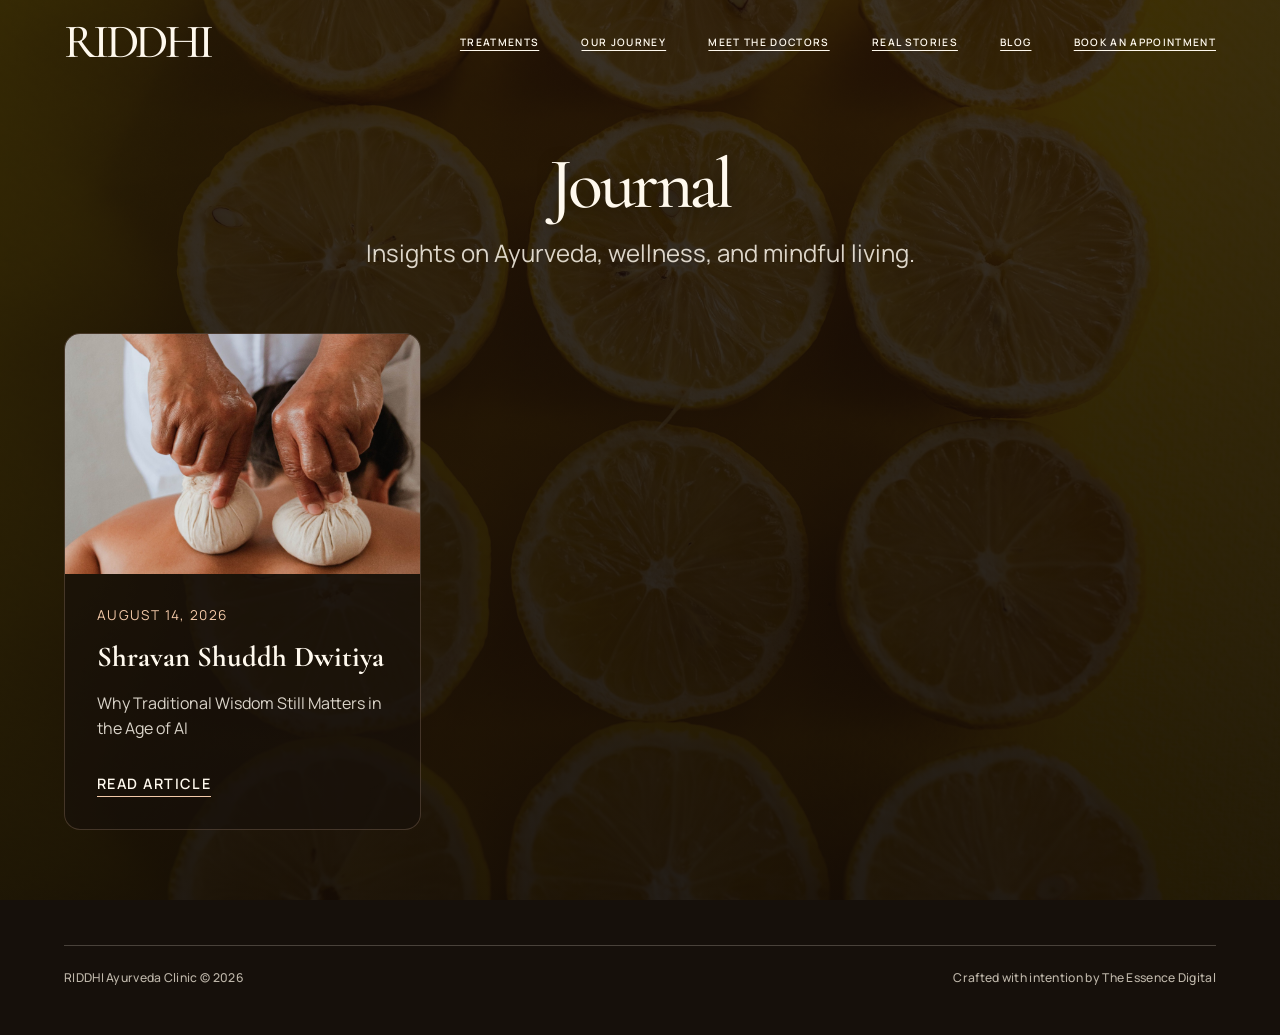
==== commit 6609ff43: "added first blog" ====
--- a/blogs.html
+++ b/blogs.html
@@ -255,57 +255,56 @@
           <img src="./assets/images/panchakarma.png" alt="Panchakarma" class="blog-image" loading="lazy" />
           <div class="blog-content">
             <div class="blog-date">August 14, 2026</div>
-            <h2 class="blog-post-title">Understanding Panchakarma</h2>
-            <p class="blog-excerpt">Explore the ancient purification therapies that restore the body's natural balance and clear deeply rooted toxins.</p>
+            <h2 class="blog-post-title">Shravan Shuddh Dwitiya</h2>
+            <p class="blog-excerpt">Why Traditional Wisdom Still Matters in the Age of AI</p>
             
             <div class="blog-full-text" hidden>
-              <p>Panchakarma is the ultimate mind-body healing experience for detoxifying the body, strengthening the immune system, and restoring balance and well-being. It is one the most effective healing modalities in Ayurvedic Medicine.</p>
-              <p>The process is intensive and deeply restorative. It involves five major actions (Pancha = five, Karma = action) that help clear out toxins (Ama) that have accumulated in the body due to poor diet, stress, and environmental factors.</p>
-              <p>Whether you're looking to address a chronic health issue or simply want to hit the reset button on your overall wellness, Panchakarma provides a profound foundation for lasting health.</p>
+              <h3>Ayurveda for Beginners: Why Traditional Wisdom Still Matters in the Age of AI</h3>
+              <p>We are living in an era of artificial intelligence. Almost every field is being supported by AI, and healthcare is no exception. Advanced technologies are now assisting in diagnosis, research, surgical procedures, imaging, data analysis, and patient monitoring. </p>
+              <p>These developments are valuable, but health is not only about technology.</p>
+              <p>Human wellbeing also includes physical balance, mental calmness, good digestion, proper sleep, emotional stability, and a sense of inner wellbeing. Even with increasing comfort, convenience, and medical technology, people continue to experience lifestyle disorders, chronic diseases, stress, disturbed sleep, digestive problems, and other health concerns.</p>
+              <p>This is where an integrated approach to health becomes important.</p>
+              <p>Traditional systems of medicine such as Ayurveda offer a different perspective. Ayurveda has been practiced for more than two thousand years and focuses not only on the treatment of disease but also on maintaining health and preventing imbalance through appropriate food, lifestyle, daily routine, seasonal regimen, medicines, and therapeutic procedures.</p>
+              <h3>Understanding Ayurveda in a Simple Way</h3>
+              <p>Ayurvedic knowledge can be understood through three important components traditionally described as Hetu, Lakṣaṇa and Cikitsā.</p>
+              <p>Hetu means the causative or contributing factors responsible for disease or imbalance.</p>
+              <p>Lakṣaṇa refers to the signs and symptoms through which a disease or disturbed state becomes evident.</p>
+              <p>Cikitsā means treatment or therapeutic management.</p>
+              <p>Thus, Ayurveda first tries to understand why a problem has developed, then identifies how it is manifesting, and <br> finally decides how it should be managed.</p>
+              <h3>Where Does Panchakarma Fit In?</h3>
+              <p>Ayurvedic treatment is not limited to herbal medicines.</p>
+              <p>Depending on the individual, the condition, strength, age, season, digestive capacity and other clinical factors, Ayurveda may recommend Śamana therapies aimed at balancing disturbed functions or Śodhana therapies intended for therapeutic purification.</p>
+              <p>Panchakarma is one of the important Śodhana approaches described in Ayurveda.</p>
+              <p>The major therapeutic procedures associated with Panchakarma include:</p>
+              <ul style="margin-bottom: 1.5rem; padding-left: 1.5rem; color: var(--ivory-muted); line-height: 1.8; font-size: 1.05rem;">
+                <li><strong>Vamana</strong> – therapeutic emesis in properly selected individuals</li>
+                <li><strong>Virechana</strong> – therapeutic purgation</li>
+                <li><strong>Basti</strong> – medicated enema therapy</li>
+                <li><strong>Nasya</strong> – administration of medicines through the nasal route</li>
+                <li><strong>Raktamokṣaṇa</strong> – therapeutic bloodletting in selected conditions</li>
+              </ul>
+              <p>These are not routine home remedies or general "detox" procedures. They require proper assessment, preparation, professional supervision and appropriate post-procedure care.</p>
+              <h3>Is Panchakarma Only for Disease?</h3>
+              <p>Panchakarma has traditionally been used in different clinical contexts, including disease management as well as certain preventive and health-promoting approaches.</p>
+              <p>However, the same Panchakarma procedure is not suitable for everyone.</p>
+              <p>A person seeking wellness may require a very different plan from someone who has a long-standing disease. Similarly, patients who approach Ayurveda after years of illness, multiple medications or advanced disease need careful evaluation before any Panchakarma procedure is considered.</p>
+              <p>The aim should therefore not be to perform Panchakarma simply because it is popular, but to select the right therapy for the right person at the right time.</p>
+              <h3>Ayurveda in the Modern World</h3>
+              <p>Modern medicine and technology continue to make remarkable advances. Ayurveda does not need to compete with these advances.</p>
+              <p>Instead, responsible healthcare can benefit from understanding where modern diagnostics, emergency medicine and advanced treatment are necessary, while also recognising the value of preventive lifestyle practices and traditional health knowledge.</p>
+              <p>The future of healthcare may therefore be increasingly integrative—using technology where it is most useful while continuing to value nutrition, lifestyle, movement, sleep, mental wellbeing and traditional systems of health.</p>
+              <p>For someone completely new to Ayurveda, the first step is simple:</p>
+              <p>Do not begin with complicated medicines or Panchakarma packages. Begin by understanding your body, habits, digestion, sleep, lifestyle and individual health needs.</p>
+              <p><strong>Ayurveda starts with the individual.</strong></p>
+              <hr style="border: none; border-top: 1px solid rgba(243, 201, 168, 0.2); margin: 2rem 0;">
+              <p><strong>RIDDHI Ayurveda Clinic, Rajkot</strong><br>Ayurveda • Panchakarma • Yoga • Personalized Lifestyle Care<br>📞 9057552143</p>
             </div>
             
             <button class="blog-read-more" type="button">Read Article</button>
           </div>
         </article>
 
-        <!-- Article 2 -->
-        <article class="blog-card">
-          <img src="./assets/images/diet-guidance.png" alt="Diet Guidance" class="blog-image" loading="lazy" />
-          <div class="blog-content">
-            <div class="blog-date">August 05, 2026</div>
-            <h2 class="blog-post-title">Ayurvedic Diet Principles</h2>
-            <p class="blog-excerpt">Learn how to adapt your diet according to your dosha for optimal digestion and lasting vitality in your daily life.</p>
-            
-            <div class="blog-full-text" hidden>
-              <p>In Ayurveda, food is considered medicine. The principles of an Ayurvedic diet are based on the concept that we are all unique, and what works for one person may not work for another. This is determined by your unique constitution, or Dosha (Vata, Pitta, Kapha).</p>
-              <p>Eating according to your Dosha helps maintain a strong digestive fire (Agni). When Agni is strong, we extract maximum nourishment from our food and eliminate waste efficiently.</p>
-              <p>Some universal Ayurvedic eating habits include: eating in a calm environment, favoring warm and cooked foods over raw foods, including all six tastes in your main meal, and allowing enough time between meals for complete digestion.</p>
-            </div>
-
-            <button class="blog-read-more" type="button">Read Article</button>
-          </div>
-        </article>
         
-        <!-- Article 3 -->
-        <article class="blog-card">
-          <img src="./assets/images/yoga-care.png" alt="Yoga Care" class="blog-image" loading="lazy" />
-          <div class="blog-content">
-            <div class="blog-date">July 22, 2026</div>
-            <h2 class="blog-post-title">Yoga for Mental Clarity</h2>
-            <p class="blog-excerpt">Discover specific asanas and pranayama practices designed to calm the mind and enhance focus during stressful times.</p>
-            
-            <div class="blog-full-text" hidden>
-              <p>The fast-paced modern lifestyle often leads to mental fatigue, brain fog, and chronic stress. Yoga offers a powerful toolkit for settling the mind and restoring clarity.</p>
-              <p>Forward folds and grounding postures help calm the nervous system and draw energy inward. When combined with mindful breathing, these physical shapes signal to the brain that it's safe to relax.</p>
-              <p>Pranayama (breath control) practices like Nadi Shodhana (Alternate Nostril Breathing) balance the left and right hemispheres of the brain, instantly promoting a state of calm alertness. Just ten minutes of dedicated practice can shift your entire day's trajectory.</p>
-              <!-- <p>In Ayurveda, food is considered medicine. The principles of an Ayurvedic diet are based on the concept that we are all unique, and what works for one person may not work for another. This is determined by your unique constitution, or Dosha (Vata, Pitta, Kapha).</p>
-              <p>Eating according to your Dosha helps maintain a strong digestive fire (Agni). When Agni is strong, we extract maximum nourishment from our food and eliminate waste efficiently.</p>
-              <p>Some universal Ayurvedic eating habits include: eating in a calm environment, favoring warm and cooked foods over raw foods, including all six tastes in your main meal, and allowing enough time between meals for complete digestion.</p> -->
-            </div>
-
-            <button class="blog-read-more" type="button">Read Article</button>
-          </div>
-        </article>
       </div>
 
       <footer class="site-footer">
